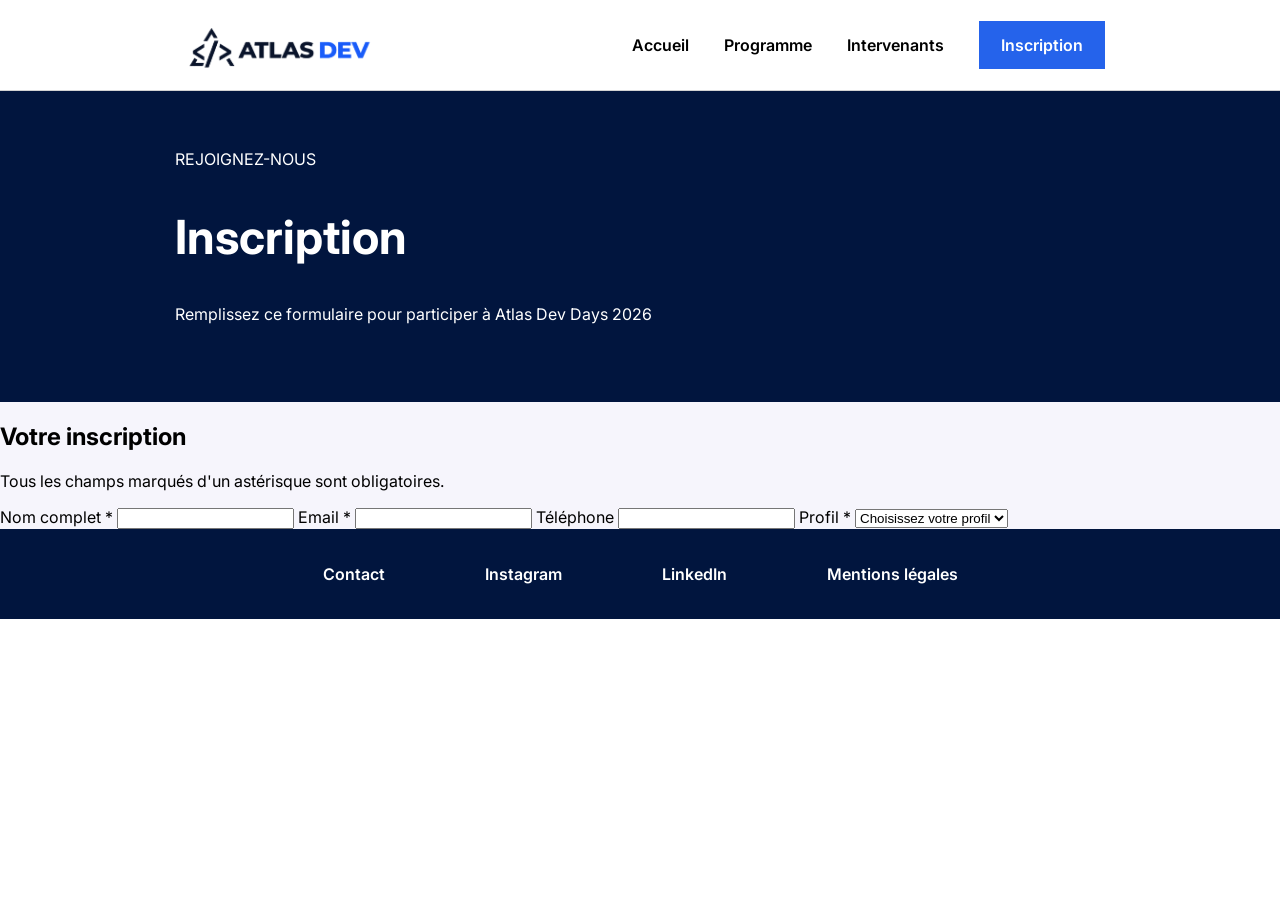
==== inscription.html @ e8813bdc "almost done" ====
<!doctype html>
<html>
  <head>
    <meta charset="UTF-8" />
    <link rel="stylesheet" href="css/style.css" />
    <link rel="preconnect" href="https://rsms.me" />
    <link rel="stylesheet" href="https://rsms.me/inter/inter.css" />
  </head>
  <body>
    <header>
      <img src="assets/images/logo.png" alt="logo" class="image" />
      <nav>
        <a href="index.html"> Accueil</a>
        <a href="#"> Programme</a>
        <a href="intervenants.html"> Intervenants</a>
        <a href="inscription.html" class="btn"> Inscription</a>
      </nav>
    </header>
    <main class="Intermain">
      <section class="heroInsc">
        <div class="heroInter-content">
          <p>REJOIGNEZ-NOUS</p>
          <h1>Inscription</h1>
          <p>Remplissez ce formulaire pour participer à Atlas Dev Days 2026</p>
        </div>
      </section>
      <section>
        <form>
          <h2>Votre inscription</h2>
          <p>Tous les champs marqués d'un astérisque sont obligatoires.</p>
          <label for="nom">Nom complet *</label>
          <input type="text" id="nom" name="nom" required />

          <label for="email">Email *</label>
          <input type="email" id="email" name="email" required />

          <label for="telephone">Téléphone</label>
          <input type="tel" id="telephone" name="telephone" />

          <label for="profil">Profil *</label>
          <select id="profil" name="profil" required>
            <option value="">Choisissez votre profil</option>
            <option value="etudiant">Étudiant(e)</option>
            <option value="developpeur">Développeur(se)</option>
            <option value="designer">Designer</option>
            <option value="autre">Autre</option>
          </select>
        </form>
        <aside></aside>
      </section>
    </main>
    <footer>
      <nav class="second-nav">
        <a> Contact </a>
        <a>Instagram</a>
        <a>LinkedIn</a>
        <a>Mentions légales</a>
      </nav>
    </footer>
  </body>
</html>
---- css/style.css ----
@import url("https://fonts.googleapis.com/css2?family=Inter:opsz,wght@14..32,100..900&display=swap");
body {
  padding: 0;
  margin: 0;
  font-family: Inter, sans-serif;
}
header {
  display: flex; /* using this , the element of header can be next to each other */
  justify-content: space-between; /*It pushes the first element to the left and the last element to the right*/
  align-items: center;
  background-color: white;
  padding: 0 175px;
  height: 90px;
  border-bottom: 0.001px solid rgb(210, 210, 210);
}

nav {
  display: flex; /*control over the element , so like that we can have gap between them*/
  align-items: center; /*to center the element so they wont go up */
  gap: 35px;
}

nav a {
  /* here i am talking about the a inside the nav so other a wont be affected*/
  text-decoration: none; /* to remove the line under the text*/
  color: black;
  font-style: inter;
  font-weight: 600;
}

nav a.active {
  /* this one so whenever i click on link it turend bleu */
  color: #2563eb;
}

.btn {
  background-color: #2563eb;
  color: white;
  padding: 14px 22px;
  text-decoration: none;
}

.image {
  height: 110px;
  width: auto;
}

footer {
  display: flex;
  height: 90px;
  background-color: #01153e;
  text-align: center;
  justify-content: center;
}

.second-nav {
  display: flex;
  align-items: center;
  gap: 100px;
}

.second-nav a {
  display: flex;
  color: white;
  align-items: center;
}

.hero {
  padding: 90px 175px;
  color: white;
  background-color: #01153e;
}
.hero-content {
  display: flex;
  align-items: center;
  justify-content: space-between;
  gap: 80px;
}
.hero-text {
  max-width: 650px;
}

.hero-info {
  min-width: 290px;
  padding: 32px;
  color: #01153e;
  background-color: white;
}

h1 {
  font-family: "Inter", sans-serif;
  font-optical-sizing: auto;
  font-weight: 900px;
  font-size: 47px;
}

.button {
  padding: 15px 15px;
  background-color: white;
  color: #01153e;
  font-style: inter;
  font-weight: 700;
  text-decoration: none;
  font-size: 15px;
}
.stats {
  height: 150px;
  background-color: #f6f5fc;
  display: flex;
  align-items: center;
  justify-content: center;
  gap: 250px;
}

.stats-div {
  display: flex;
  align-items: center;
  gap: 16px;
}
.stats-div p:first-child {
  font-size: 42px;
  font-weight: 800;
  line-height: 1;
  color: #0b132f;
}

.stats-div p:last-child {
  font-size: 13px;
  font-weight: 700;
  color: #0b132f;
  letter-spacing: 0;
}

.event {
  display: flex;
  align-items: center;
  background-color: white;
  justify-content: space-between;
  gap: 80px;
  padding: 70px 14%;
}

.left > p:first-child {
  font-size: 14px;
  font-weight: bold;
  color: #2563eb;
  letter-spacing: 2px;
}

.left > p:nth-child(2) {
  font-size: 36px;
  font-weight: bold;
  margin: 15px 0;
}

.left > p:nth-child(3) {
  font-size: 16px;
  line-height: 1.7;
}

.right {
  padding-left: 30px;
  padding-right: 20px;
  background-color: #f6f5fc;
}

.right h2 {
  font-size: 20px;
  margin-bottom: 20px;
}

.right p {
  font-size: 16px;
  line-height: 1.7;
}

.right ul {
  padding-left: 20px;
  line-height: 2;
}

.right li {
  font-size: 16px;
}
.speakers {
  background-color: #f1f5f9;
  padding: 100px 10%;
}

.speakers-header {
  text-align: center;
  margin-bottom: 50px;
}

.speakers-header > p:first-child {
  color: #2864e8;
  font-size: 14px;
  font-weight: 700;
  letter-spacing: 1px;
  margin: 0 0 12px;
}

.speakers-header h2 {
  color: #0b132f;
  font-size: 40px;
  font-weight: 800;
  margin: 0 0 15px;
}

.speakers-header > p:last-child {
  color: #0b132f;
  font-size: 17px;
  line-height: 1.6;
  margin: 0 auto;
  max-width: 650px;
}

.speakers-container {
  display: flex;
  justify-content: center;
  gap: 32px;
}

.speaker-card {
  background-color: white;
  width: 100%;
  max-width: 445px;
  overflow: hidden;
}

.speaker-card img {
  width: 100%;
  height: 350px;
  display: block;
  object-fit: cover;
}

.speaker-info {
  padding: 25px 30px 30px;
}

.speaker-info h3 {
  color: #0b132f;
  font-size: 25px;
  font-weight: 800;
  margin: 0 0 10px;
}

.speaker-role {
  color: #2864e8;
  font-size: 18px;
  font-weight: 600;
  margin: 0 0 30px;
}

.speaker-info > p:last-child {
  color: #0b132f;
  font-size: 17px;
  line-height: 1.5;
  margin: 0;
}
.heroInter-content {
  font-family: Inter;
  padding-right: 600px;
}
.heroInter {
  padding-top: 52px;
  padding-bottom: 72px;
  padding-left: 175px;
  padding-right: 175px;
  color: white;
  background-color: #01153e;
}
.Intermain {
  background-color: #f6f5fc;
}

.heroInsc {
  padding-top: 42px;
  padding-bottom: 62px;
  padding-left: 175px;
  color: white;
  background-color: #01153e;
}
.programme {
  background-color: #f1f5f9;
  padding: 60px 13%;
}

.day-header {
  display: flex;
  justify-content: space-between;
  align-items: center;
  margin-bottom: 55px;
}

.day-number {
  color: #2563eb;
  font-size: 15px;
  font-weight: 700;
  margin-bottom: 15px;
}

.day-header h2 {
  color: #071b41;
  font-size: 38px;
  margin: 0;
}

.welcome {
  color: #071b41;
  font-size: 18px;
}

.event-card {
  background-color: white;
  min-height: 165px;
  margin-bottom: 20px;

  display: grid;
  grid-template-columns: 110px 1fr;
  align-items: center;

  padding: 0 32px;
}
.event-time {
  background-color: #2864e8;
  color: white;

  width: 103px;
  height: 58px;

  display: flex;
  justify-content: center;
  align-items: center;

  font-size: 18px;
  font-weight: 700;
}

.event-info {
  padding-left: 30px;
}

.category {
  color: #2864e8;
  font-size: 15px;
  font-weight: 700;
  margin: 0 0 8px;
}

.event-info h3 {
  color: #071b41;
  font-size: 23px;
  margin: 0 0 10px;
}

.event-info p:last-child {
  color: #071b41;
  font-size: 18px;
  margin: 0;
}
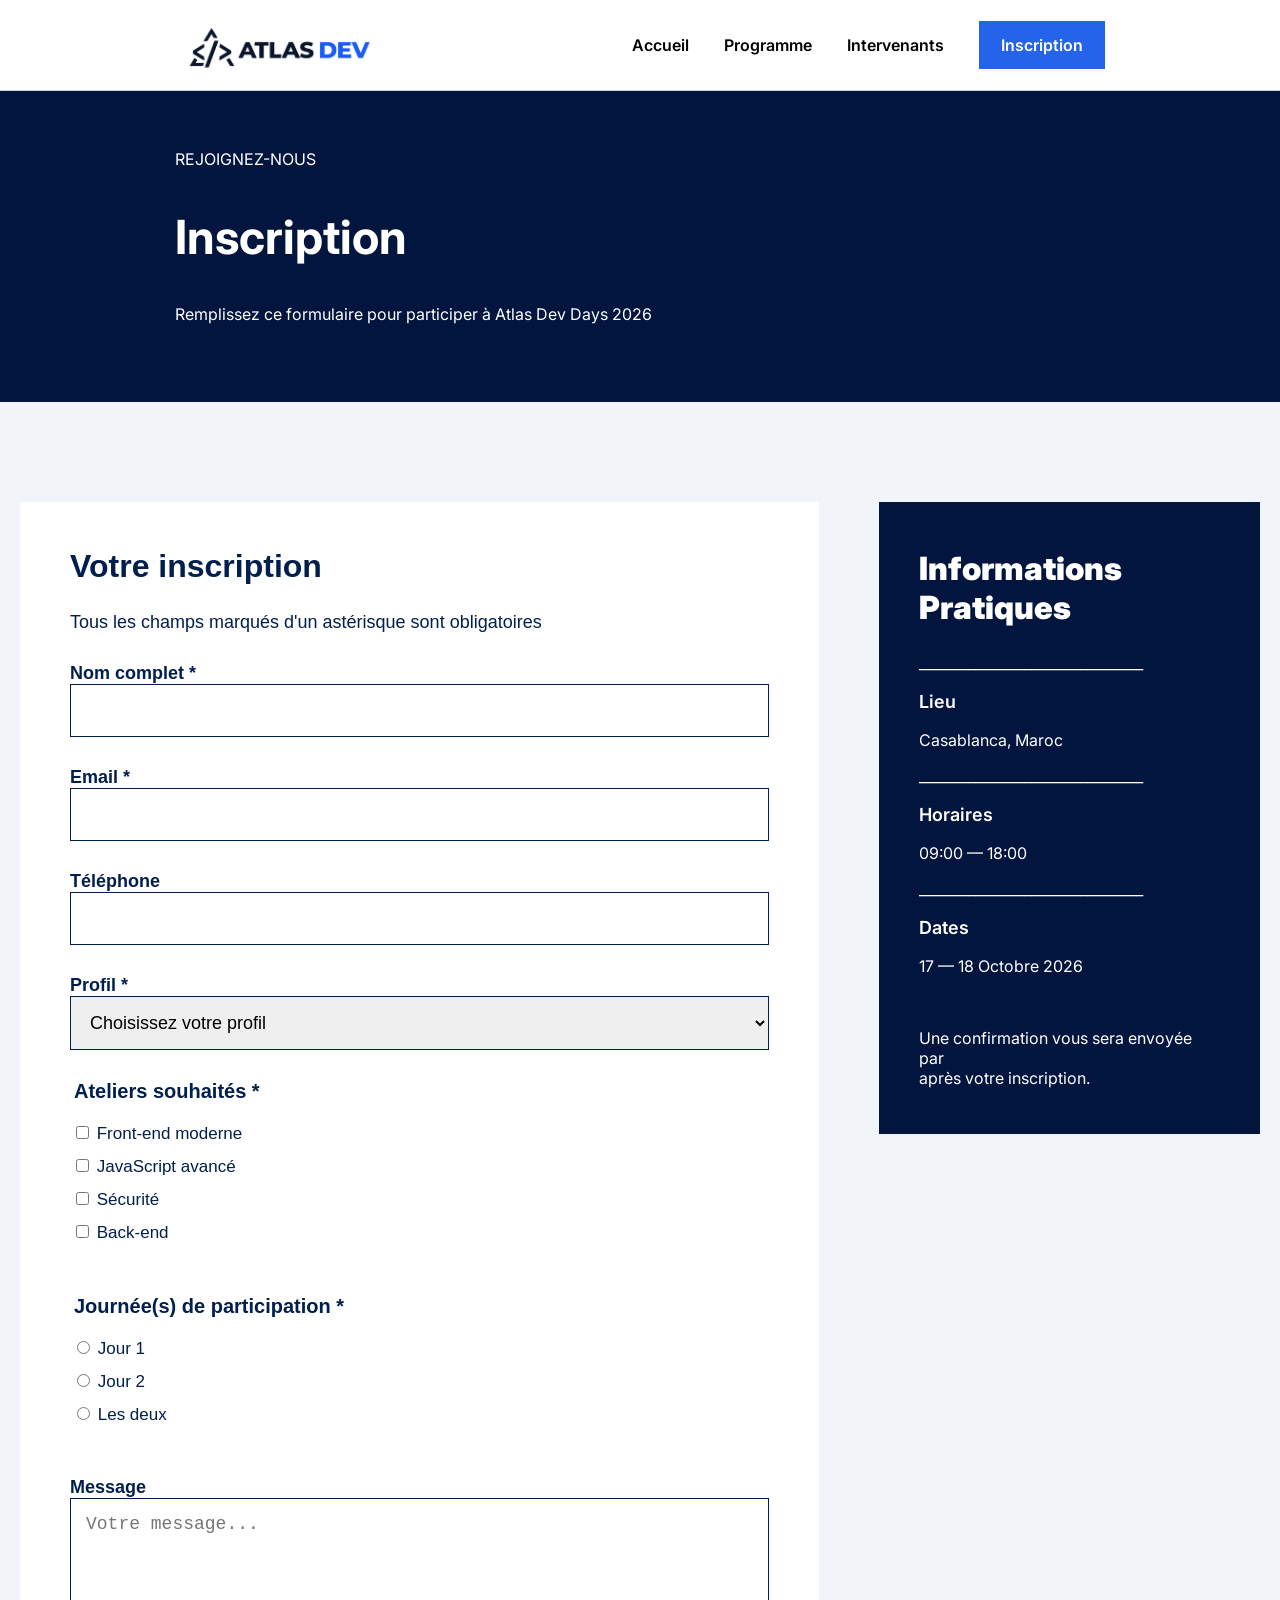
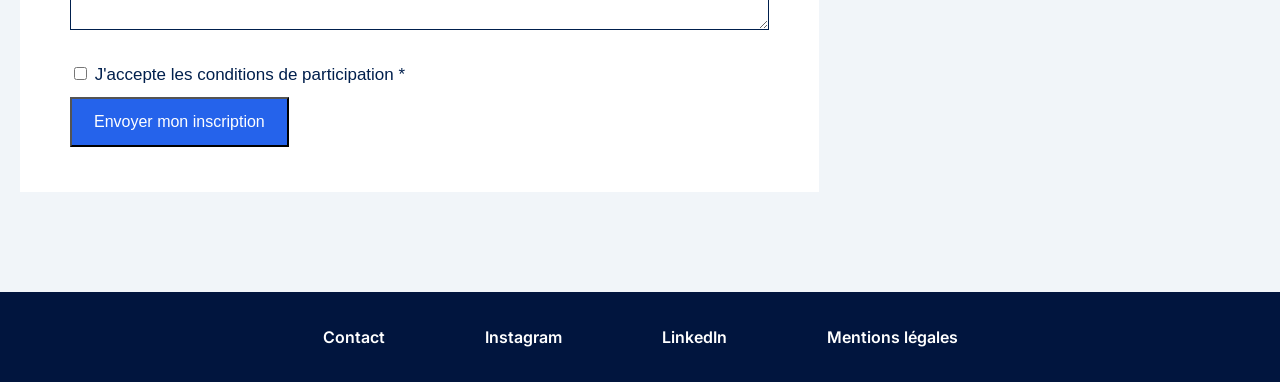
==== commit d4be0060: "fixed some issues" ====
--- a/inscription.html
+++ b/inscription.html
@@ -24,20 +24,27 @@
           <p>Remplissez ce formulaire pour participer à Atlas Dev Days 2026</p>
         </div>
       </section>
-      <section>
+      <section class="InscInf">
         <form>
-          <h2>Votre inscription</h2>
-          <p>Tous les champs marqués d'un astérisque sont obligatoires.</p>
-          <label for="nom">Nom complet *</label>
-          <input type="text" id="nom" name="nom" required />
+          <h2 class="titre1">Votre inscription</h2>
+          <p class="sous-titre2">
+            Tous les champs marqués d'un astérisque sont obligatoires
+          </p>
+          <label for="nom" class = "labelBig">Nom complet *</label>
+          <input type="text" id="nom" name="nom" required minlength="3" />
 
-          <label for="email">Email *</label>
+          <label  for="email" class = "labelBig">Email *</label>
           <input type="email" id="email" name="email" required />
 
-          <label for="telephone">Téléphone</label>
-          <input type="tel" id="telephone" name="telephone" />
+          <label for="telephone" class = "labelBig">Téléphone </label>
+          <input
+            type="tel"
+            id="tel"
+            name="tel"
+            pattern="^(\+212|0)[5-7][0-9]{8}$"
+          />
 
-          <label for="profil">Profil *</label>
+          <label for="profil" class = "labelBig">Profil *</label>
           <select id="profil" name="profil" required>
             <option value="">Choisissez votre profil</option>
             <option value="etudiant">Étudiant(e)</option>
@@ -45,8 +52,91 @@
             <option value="designer">Designer</option>
             <option value="autre">Autre</option>
           </select>
+          <fieldset>
+            <legend>Ateliers souhaités *</legend>
+
+            <label class = "labelSmall">
+              <input type="checkbox" name="ateliers" value="frontend" />
+              Front-end moderne
+            </label>
+
+            <label class = "labelSmall">
+              <input type="checkbox" name="ateliers" value="javascript" />
+              JavaScript avancé
+            </label>
+
+            <label class = "labelSmall">
+              <input type="checkbox" name="ateliers" value="SÉCURITÉ" />
+              Sécurité
+            </label>
+
+            <label class = "labelSmall">
+              <input type="checkbox" name="ateliers" value="bendack" />
+              Back-end
+            </label>
+          </fieldset>
+
+          <fieldset>
+            <legend>Journée(s) de participation *</legend>
+
+            <label class = "labelSmall">
+              <input type="radio" name="journee" value="jour1" required />
+              Jour 1
+            </label >
+
+            <label class = "labelSmall">
+              <input type="radio" name="journee" value="jour2" />
+              Jour 2
+            </label>
+
+            <label class = "labelSmall">
+              <input type="radio" name="journee" value="les-deux" />
+              Les deux
+            </label>
+          </fieldset>
+
+          <label for="message" class = "labelBig">Message</label>
+          <textarea
+            id="message"
+            name="message"
+            rows="5"
+            placeholder="Votre message..."
+          ></textarea>
+
+          <label class = "labelSmall">
+            <input
+              type="checkbox"
+              id="consentement"
+              name="consentement"
+              required
+            />
+            J'accepte les conditions de participation *
+          </label>
+          <button type="submit" class="btn">Envoyer mon inscription</button>
         </form>
-        <aside></aside>
+        <aside>
+          <h2 class="titre">
+            Informations <br />
+            Pratiques
+          </h2>
+          <p>________________________________</p>
+          <p class="sous-titre">Lieu</p>
+          <p>Casablanca, Maroc</p>
+          <p>________________________________</p>
+
+          <p class="sous-titre">Horaires</p>
+          <p>09:00 — 18:00</p>
+          <p>________________________________</p>
+
+          <p class="sous-titre">Dates</p>
+          <p>17 — 18 Octobre 2026</p>
+          <p><br /></p>
+
+          <p>
+            Une confirmation vous sera envoyée par <br />
+            après votre inscription.
+          </p>
+        </aside>
       </section>
     </main>
     <footer>
--- a/css/style.css
+++ b/css/style.css
@@ -38,6 +38,7 @@
   color: white;
   padding: 14px 22px;
   text-decoration: none;
+  font-size: medium;
 }
 
 .image {
@@ -320,7 +321,7 @@
   display: grid;
   grid-template-columns: 110px 1fr;
   align-items: center;
-
+  border: 0.001px solid rgb(229, 228, 228);
   padding: 0 32px;
 }
 .event-time {
@@ -360,3 +361,92 @@
   font-size: 18px;
   margin: 0;
 }
+
+.programmef {
+  background-color: white;
+  padding: 60px 13%;
+}
+
+form {
+  width: 700px;
+  padding: 45px 50px;
+  background-color: white;
+  font-family: Arial;
+  color: #001f4d;
+}
+
+.InscInf {
+  display: flex;
+  gap: 60px;
+  align-items: flex-start;
+  justify-content: center;
+  padding: 100px 20px;
+  background-color: #f1f5f9;
+}
+aside {
+  color: white;
+  background-color: #01153e;
+  padding: 20px;
+  padding-left: 40px;
+  padding-right: 40px;
+  padding-bottom: 30px;
+}
+
+.titre1 {
+  font-weight: 900;
+  font-size: xx-large;
+  margin-top: 1px;
+}
+.titre {
+  font-weight: 900;
+  font-size: xx-large;
+}
+.sous-titre {
+  font-weight: 600;
+  font-size: large;
+}
+.sous-titre2 {
+  font-weight: 400;
+  font-size: large;
+  margin-top: 1px;
+  margin-bottom: 30px;
+}
+
+.labelBig {
+  font-size: 18px;
+  font-weight: bold;
+  padding-bottom: 12px;
+}
+.labelSmall {
+  font-size: 17px;
+  padding-bottom: 12px;
+      display: block;
+
+}
+ 
+input[type="text"],   /*understand all this*/
+input[type="email"],
+input[type="tel"],
+select,
+textarea {
+  width: 100%;
+  padding: 15px;
+  margin-bottom: 30px;
+  border: 1px solid #001f4d;
+  font-size: 18px;
+  box-sizing: border-box;
+}
+
+fieldset {
+  display: block;
+  border: none;
+  padding: 0;
+  margin-bottom: 40px;
+}
+legend {
+  font-size: 20px;
+  font-weight: bold;
+  margin-bottom: 20px;
+}
+
+
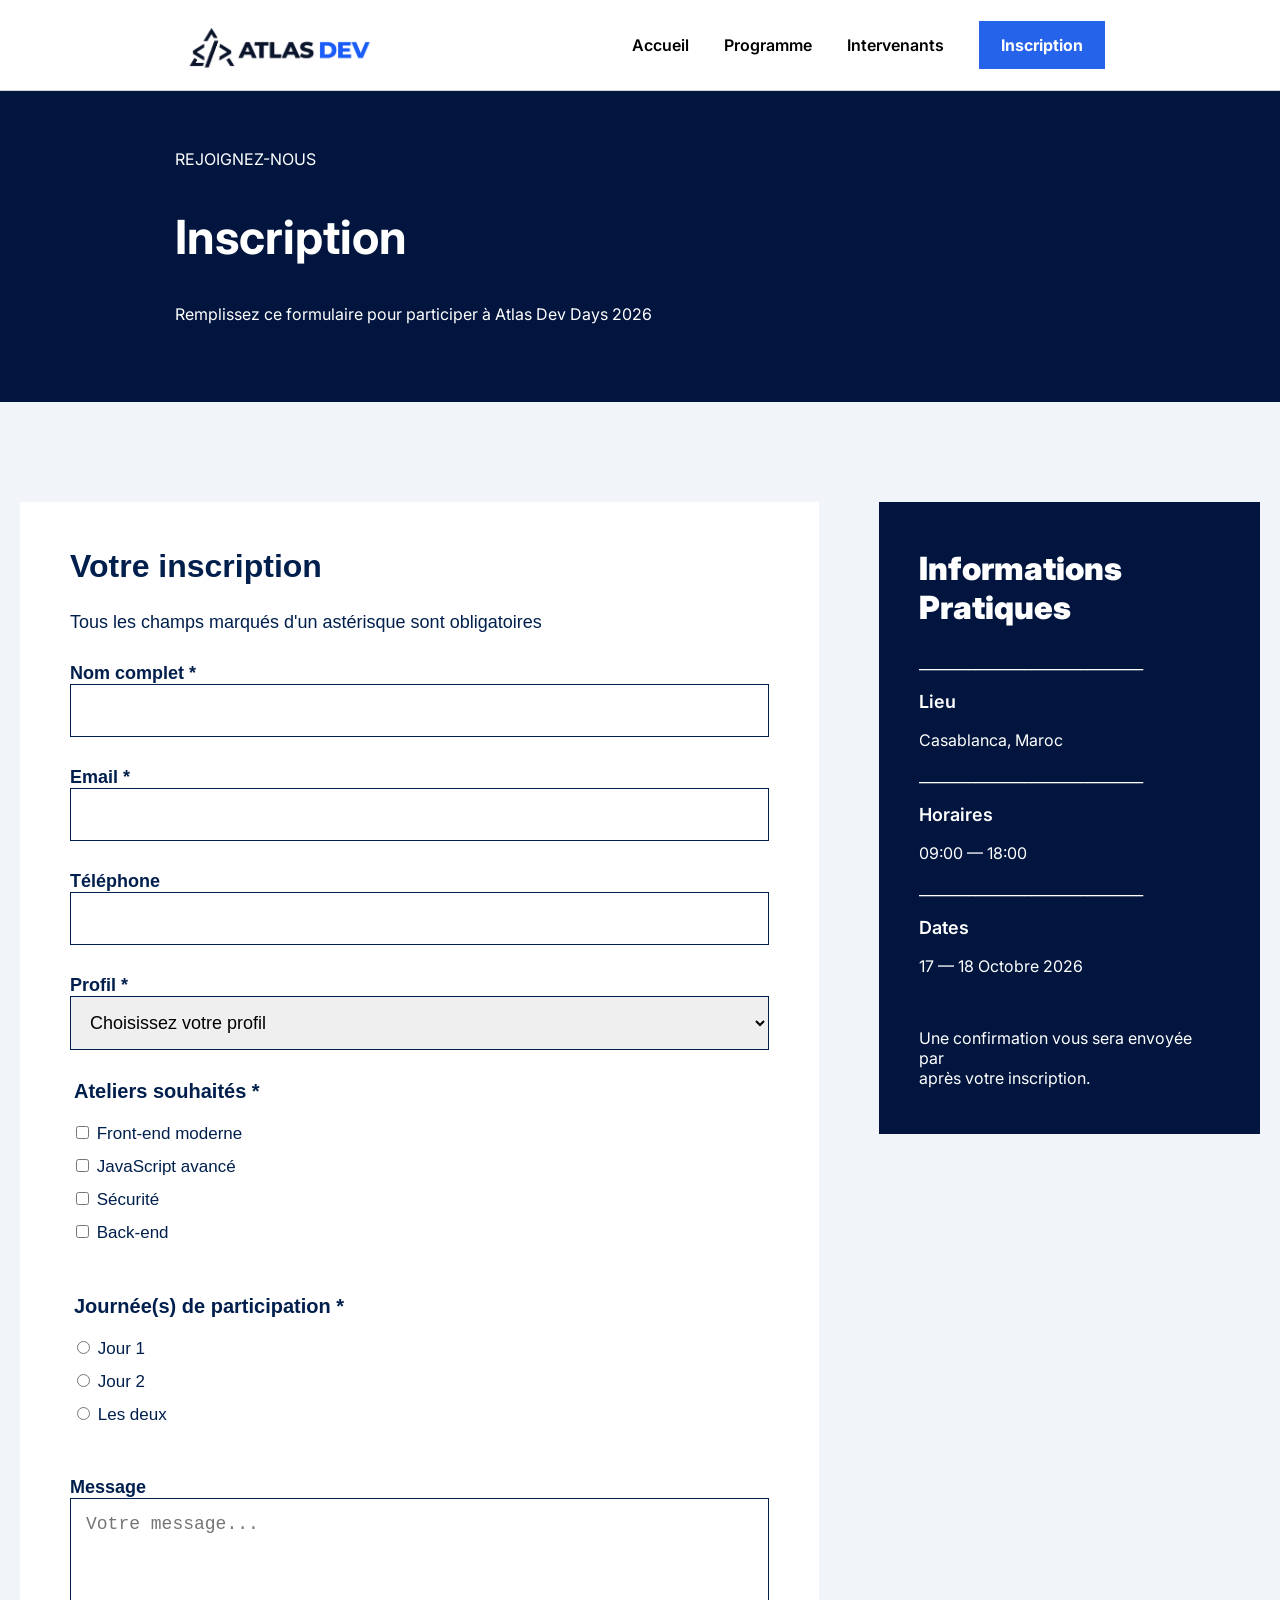
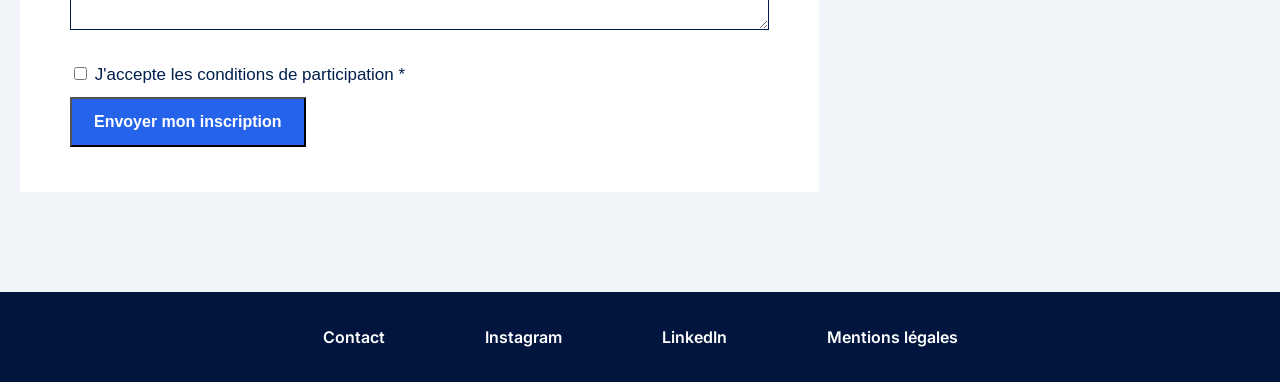
==== commit f6c060ad: "last modificatioins" ====
--- a/inscription.html
+++ b/inscription.html
@@ -11,7 +11,7 @@
       <img src="assets/images/logo.png" alt="logo" class="image" />
       <nav>
         <a href="index.html"> Accueil</a>
-        <a href="#"> Programme</a>
+        <a href="programme.html"> Programme</a>
         <a href="intervenants.html"> Intervenants</a>
         <a href="inscription.html" class="btn"> Inscription</a>
       </nav>
--- a/css/style.css
+++ b/css/style.css
@@ -38,6 +38,7 @@
   color: white;
   padding: 14px 22px;
   text-decoration: none;
+  font-weight: 700;
   font-size: medium;
 }
 
@@ -420,10 +421,9 @@
 .labelSmall {
   font-size: 17px;
   padding-bottom: 12px;
-      display: block;
-
-}
- 
+  display: block;
+}
+
 input[type="text"],   /*understand all this*/
 input[type="email"],
 input[type="tel"],
@@ -449,4 +449,20 @@
   margin-bottom: 20px;
 }
 
-
+.last-btn {
+  padding-top: 60px;
+  display: flex;
+  align-items: center;
+  background-color: #f1f5f9;
+  justify-content: center;
+}
+
+.linkedin {
+  display: flex;
+  align-items: center;
+  color: #2864e8;
+  justify-content: center;
+  font-weight: 600;
+  font-size: large;
+  font-family: Arial, Helvetica, sans-serif;
+}
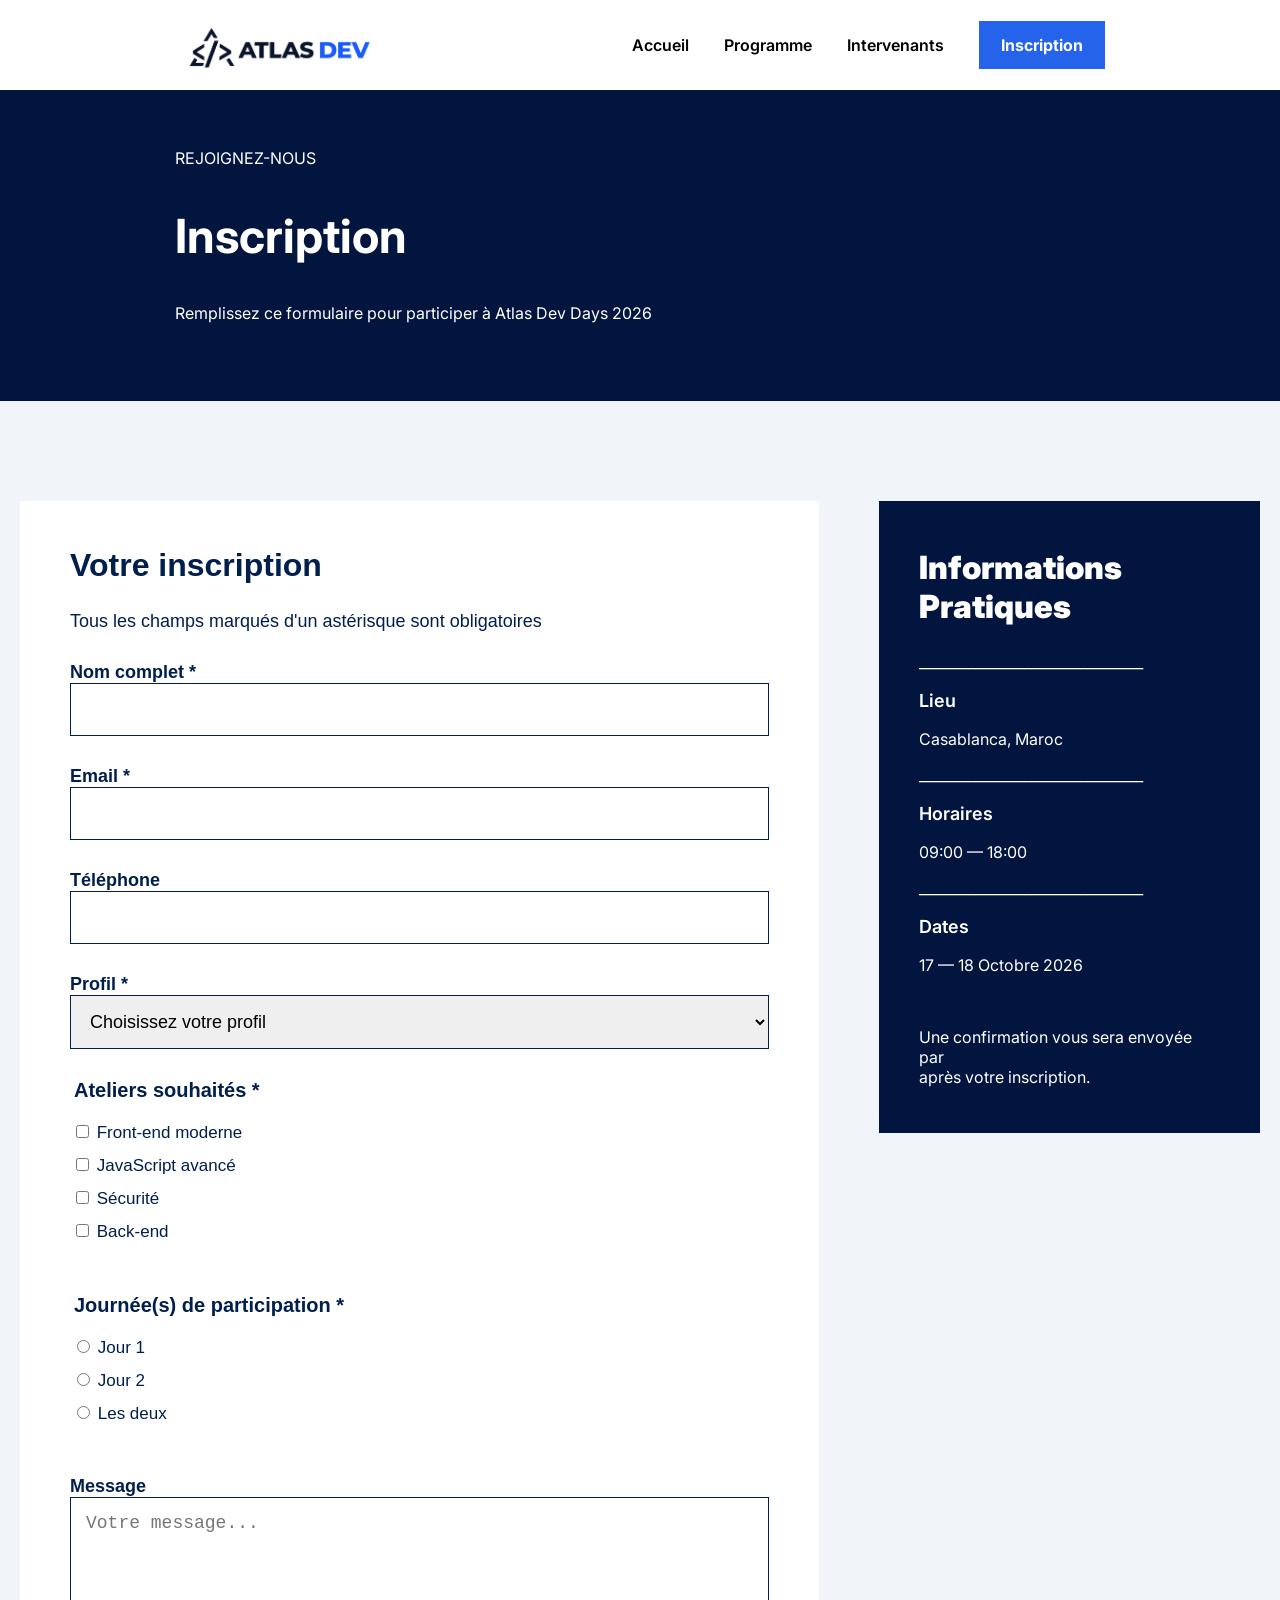
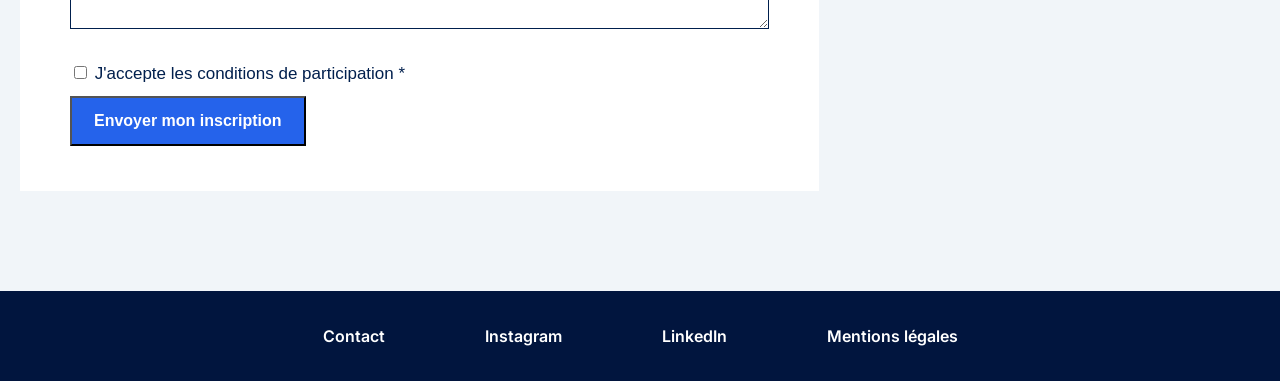
==== commit 061fe569: "fixed the pic issue" ====
--- a/inscription.html
+++ b/inscription.html
@@ -1,11 +1,16 @@
 <!doctype html>
-<html>
+<html lang="fr">
   <head>
     <meta charset="UTF-8" />
+    <meta name="viewport" content="width=device-width, initial-scale=1.0" />
+    <meta
+      name="description"
+      content="Inscrivez-vous à Atlas Dev Days 2026 à Casablanca, les 17 et 18 octobre. Choisissez vos ateliers et vos journées de participation grâce à notre formulaire d'inscription."
+    />
+    <title>Inscription | Atlas Dev Days 2026</title>
     <link rel="stylesheet" href="css/style.css" />
-    <link rel="preconnect" href="https://rsms.me" />
-    <link rel="stylesheet" href="https://rsms.me/inter/inter.css" />
   </head>
+
   <body>
     <header>
       <img src="assets/images/logo.png" alt="logo" class="image" />
@@ -30,13 +35,13 @@
           <p class="sous-titre2">
             Tous les champs marqués d'un astérisque sont obligatoires
           </p>
-          <label for="nom" class = "labelBig">Nom complet *</label>
+          <label for="nom" class="labelBig">Nom complet *</label>
           <input type="text" id="nom" name="nom" required minlength="3" />
 
-          <label  for="email" class = "labelBig">Email *</label>
+          <label for="email" class="labelBig">Email *</label>
           <input type="email" id="email" name="email" required />
 
-          <label for="telephone" class = "labelBig">Téléphone </label>
+          <label for="telephone" class="labelBig">Téléphone </label>
           <input
             type="tel"
             id="tel"
@@ -44,7 +49,7 @@
             pattern="^(\+212|0)[5-7][0-9]{8}$"
           />
 
-          <label for="profil" class = "labelBig">Profil *</label>
+          <label for="profil" class="labelBig">Profil *</label>
           <select id="profil" name="profil" required>
             <option value="">Choisissez votre profil</option>
             <option value="etudiant">Étudiant(e)</option>
@@ -55,22 +60,22 @@
           <fieldset>
             <legend>Ateliers souhaités *</legend>
 
-            <label class = "labelSmall">
+            <label class="labelSmall">
               <input type="checkbox" name="ateliers" value="frontend" />
               Front-end moderne
             </label>
 
-            <label class = "labelSmall">
+            <label class="labelSmall">
               <input type="checkbox" name="ateliers" value="javascript" />
               JavaScript avancé
             </label>
 
-            <label class = "labelSmall">
+            <label class="labelSmall">
               <input type="checkbox" name="ateliers" value="SÉCURITÉ" />
               Sécurité
             </label>
 
-            <label class = "labelSmall">
+            <label class="labelSmall">
               <input type="checkbox" name="ateliers" value="bendack" />
               Back-end
             </label>
@@ -79,23 +84,23 @@
           <fieldset>
             <legend>Journée(s) de participation *</legend>
 
-            <label class = "labelSmall">
+            <label class="labelSmall">
               <input type="radio" name="journee" value="jour1" required />
               Jour 1
-            </label >
+            </label>
 
-            <label class = "labelSmall">
+            <label class="labelSmall">
               <input type="radio" name="journee" value="jour2" />
               Jour 2
             </label>
 
-            <label class = "labelSmall">
+            <label class="labelSmall">
               <input type="radio" name="journee" value="les-deux" />
               Les deux
             </label>
           </fieldset>
 
-          <label for="message" class = "labelBig">Message</label>
+          <label for="message" class="labelBig">Message</label>
           <textarea
             id="message"
             name="message"
@@ -103,7 +108,7 @@
             placeholder="Votre message..."
           ></textarea>
 
-          <label class = "labelSmall">
+          <label class="labelSmall">
             <input
               type="checkbox"
               id="consentement"
--- a/css/style.css
+++ b/css/style.css
@@ -5,13 +5,13 @@
   font-family: Inter, sans-serif;
 }
 header {
-  display: flex; /* using this , the element of header can be next to each other */
+  display: flex; /* control over the element  , the element of header can be next to each other */
   justify-content: space-between; /*It pushes the first element to the left and the last element to the right*/
   align-items: center;
   background-color: white;
   padding: 0 175px;
   height: 90px;
-  border-bottom: 0.001px solid rgb(210, 210, 210);
+  border-bottom: 0.001px rgb(210, 210, 210);
 }
 
 nav {
@@ -78,9 +78,9 @@
   justify-content: space-between;
   gap: 80px;
 }
-.hero-text {
+/* .hero-text {
   max-width: 650px;
-}
+} */
 
 .hero-info {
   min-width: 290px;
@@ -90,8 +90,7 @@
 }
 
 h1 {
-  font-family: "Inter", sans-serif;
-  font-optical-sizing: auto;
+  font-family: "Inter";
   font-weight: 900px;
   font-size: 47px;
 }
@@ -122,7 +121,6 @@
 .stats-div p:first-child {
   font-size: 42px;
   font-weight: 800;
-  line-height: 1;
   color: #0b132f;
 }
 
@@ -130,7 +128,6 @@
   font-size: 13px;
   font-weight: 700;
   color: #0b132f;
-  letter-spacing: 0;
 }
 
 .event {
@@ -198,7 +195,6 @@
   color: #2864e8;
   font-size: 14px;
   font-weight: 700;
-  letter-spacing: 1px;
   margin: 0 0 12px;
 }
 
@@ -206,7 +202,6 @@
   color: #0b132f;
   font-size: 40px;
   font-weight: 800;
-  margin: 0 0 15px;
 }
 
 .speakers-header > p:last-child {
@@ -227,14 +222,13 @@
   background-color: white;
   width: 100%;
   max-width: 445px;
-  overflow: hidden;
 }
 
 .speaker-card img {
   width: 100%;
   height: 350px;
   display: block;
-  object-fit: cover;
+  object-fit: cover;  /*all the speaker photos can have the same dimensions without looking stretched or distorted*/
 }
 
 .speaker-info {
@@ -245,7 +239,7 @@
   color: #0b132f;
   font-size: 25px;
   font-weight: 800;
-  margin: 0 0 10px;
+  margin: 0 0 10px; /*we only gonna work on marging bottom*/
 }
 
 .speaker-role {
